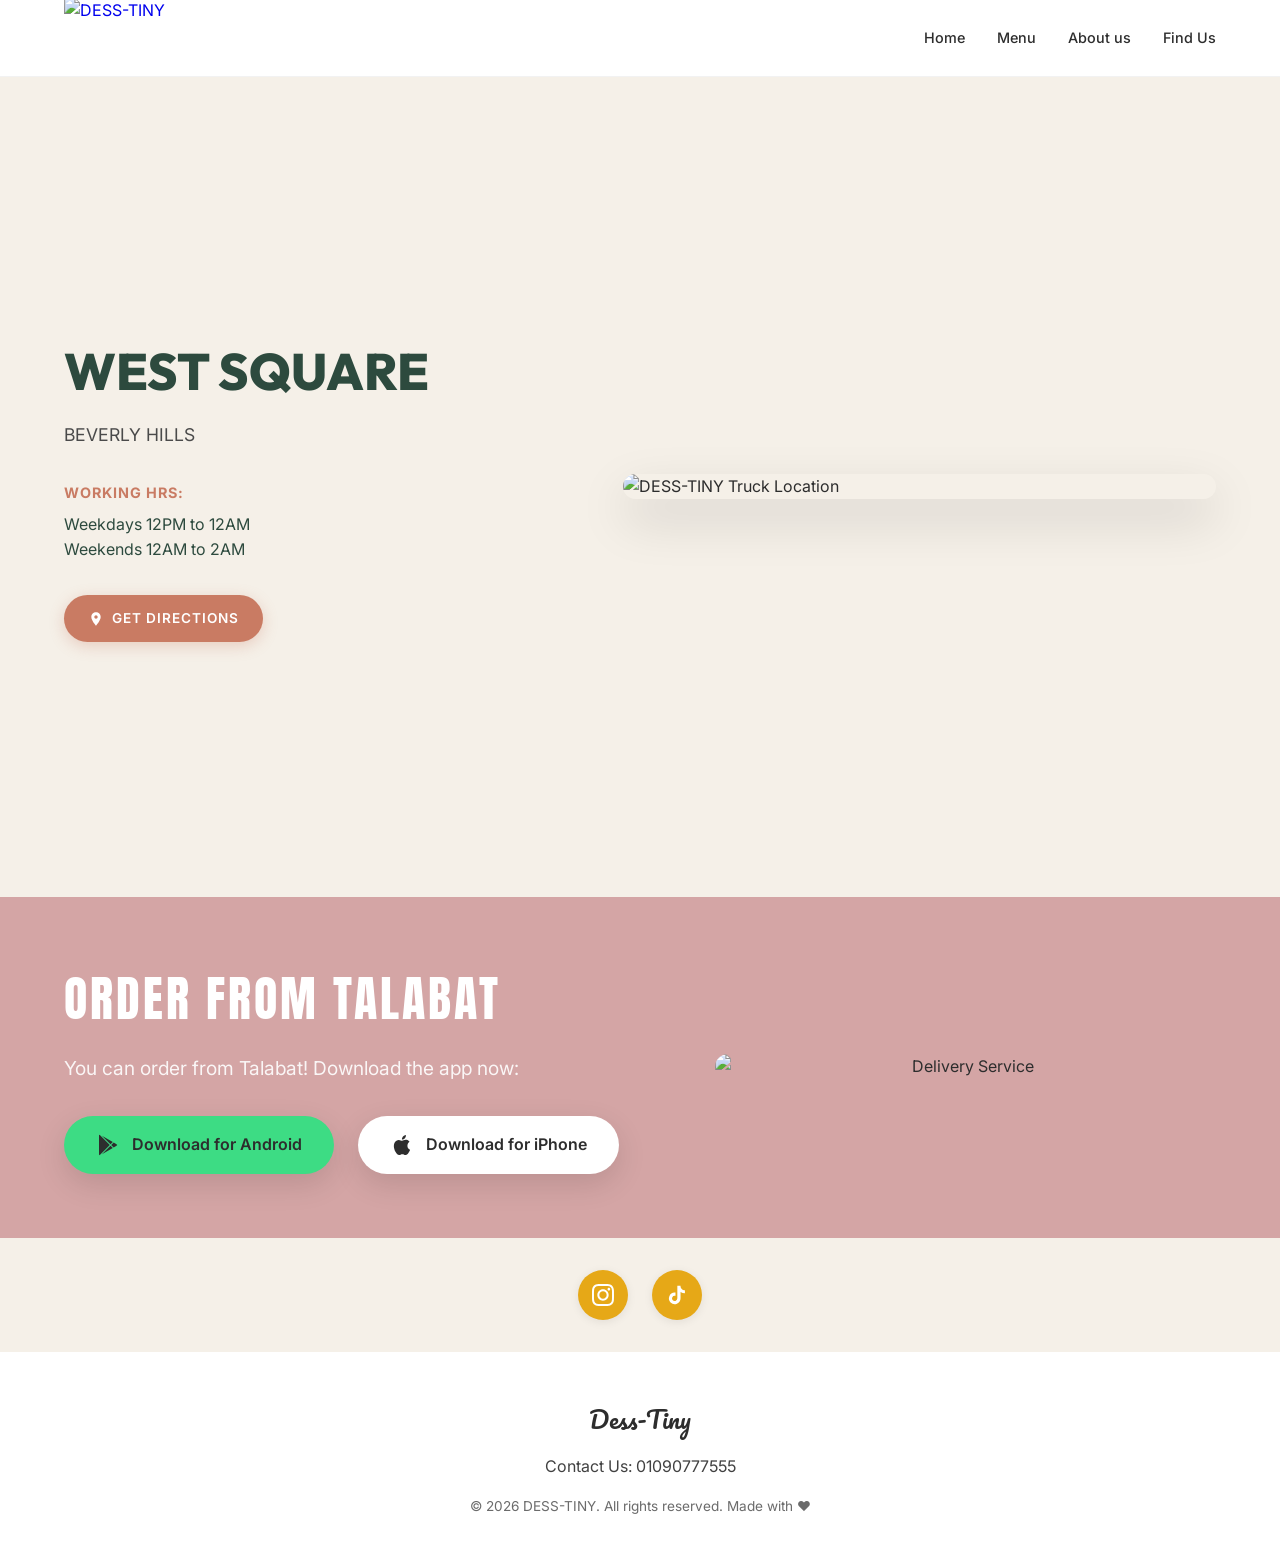
==== findus.html @ 2fc96063 "Add files via upload" ====
<!DOCTYPE html>
<html lang="en">

<head>
    <meta charset="UTF-8">
    <meta name="viewport" content="width=device-width, initial-scale=1.0">
    <meta name="description"
        content="Find DESS-TINY - Discover where our delicious dessert truck is located and visit us!">
    <title>Find Us | DESS-TINY</title>
    <link rel="stylesheet" href="styles.css">
    <link rel="preconnect" href="https://fonts.googleapis.com">
    <link rel="preconnect" href="https://fonts.gstatic.com" crossorigin>
    <link
        href="https://fonts.googleapis.com/css2?family=Anton&family=Inter:wght@300;400;500;600;700&family=Outfit:wght@400;500;600;700;800&family=Pacifico&display=swap"
        rel="stylesheet">
</head>

<body class="findus-page">
    <!-- Navigation -->
    <nav class="navbar">
        <a href="index.html" class="logo">
            <img src="assets/logo.png" alt="DESS-TINY" class="logo-img">
        </a>
        <ul class="nav-links">
            <li><a href="index.html">Home</a></li>
            <li><a href="menu.html">Menu</a></li>
            <li><a href="about.html">About us</a></li>
            <li><a href="findus.html" class="active">Find Us</a></li>
        </ul>
        <div class="hamburger">
            <span></span>
            <span></span>
            <span></span>
        </div>
    </nav>

    <!-- Find Us Section -->
    <section class="findus-section">
        <div class="findus-container">
            <div class="findus-content">
                <h2 class="findus-title"> WEST SQUARE </h2>
                <p class="findus-location"> BEVERLY HILLS</p>
                <div class="findus-hours">
                    <p class="hours-label">WORKING HRS:</p>
                    <p class="hours-time">Weekdays 12PM to 12AM</p>
                    <p class="hours-time">Weekends 12AM to 2AM</p>
                </div>
                <a href="https://maps.app.goo.gl/6RTz3Q3YMw8Th8seA?g_st=iw" target="_blank" class="directions-btn">
                    <svg viewBox="0 0 24 24" fill="currentColor" width="16" height="16">
                        <path
                            d="M12 2C8.13 2 5 5.13 5 9c0 5.25 7 13 7 13s7-7.75 7-13c0-3.87-3.13-7-7-7zm0 9.5c-1.38 0-2.5-1.12-2.5-2.5s1.12-2.5 2.5-2.5 2.5 1.12 2.5 2.5-1.12 2.5-2.5 2.5z" />
                    </svg>
                    GET DIRECTIONS
                </a>
            </div>
            <div class="findus-image">
                <img src="assets/truck-location.jpg" alt="DESS-TINY Truck Location">
            </div>
        </div>
    </section>

    <!-- Talabat Order Section -->
    <section class="talabat-section">
        <div class="talabat-container">
            <div class="talabat-content">
                <h2 class="talabat-title">ORDER FROM TALABAT</h2>
                <p class="talabat-text">You can order from Talabat! Download the app now:</p>
                <div class="talabat-buttons">
                    <a href="https://play.google.com/store/apps/details?id=com.talabat" target="_blank"
                        class="talabat-btn android">
                        <svg viewBox="0 0 24 24" fill="currentColor" width="24" height="24">
                            <path
                                d="M3.609 1.814L13.792 12 3.61 22.186a.996.996 0 0 1-.61-.92V2.734a1 1 0 0 1 .609-.92zm10.89 10.893l2.302 2.302-10.937 6.333 8.635-8.635zm3.199-3.198l2.807 1.626a1 1 0 0 1 0 1.73l-2.808 1.626L15.206 12l2.492-2.491zM5.864 2.658L16.8 8.99l-2.302 2.302-8.634-8.634z" />
                        </svg>
                        Download for Android
                    </a>
                    <a href="https://apps.apple.com/app/talabat/id416126231" target="_blank" class="talabat-btn ios">
                        <svg viewBox="0 0 24 24" fill="currentColor" width="24" height="24">
                            <path
                                d="M18.71 19.5c-.83 1.24-1.71 2.45-3.05 2.47-1.34.03-1.77-.79-3.29-.79-1.53 0-2 .77-3.27.82-1.31.05-2.3-1.32-3.14-2.53C4.25 17 2.94 12.45 4.7 9.39c.87-1.52 2.43-2.48 4.12-2.51 1.28-.02 2.5.87 3.29.87.78 0 2.26-1.07 3.81-.91.65.03 2.47.26 3.64 1.98-.09.06-2.17 1.28-2.15 3.81.03 3.02 2.65 4.03 2.68 4.04-.03.07-.42 1.44-1.38 2.83M13 3.5c.73-.83 1.94-1.46 2.94-1.5.13 1.17-.34 2.35-1.04 3.19-.69.85-1.83 1.51-2.95 1.42-.15-1.15.41-2.35 1.05-3.11z" />
                        </svg>
                        Download for iPhone
                    </a>
                </div>
            </div>
            <div class="talabat-logo-container">
                <img src="assets/delivery-bg.jpg" alt="Delivery Service" class="talabat-logo-large">
            </div>
        </div>
    </section>

    <!-- Social Links -->
    <div class="social-links">
        <a href="https://www.instagram.com/desstiny_truck?igsh=MXVsMDdobWtnMzFhbA%3D%3D&utm_source=qr" target="_blank"
            class="social-link">
            <svg viewBox="0 0 24 24" fill="currentColor">
                <path
                    d="M12 2.163c3.204 0 3.584.012 4.85.07 3.252.148 4.771 1.691 4.919 4.919.058 1.265.069 1.645.069 4.849 0 3.205-.012 3.584-.069 4.849-.149 3.225-1.664 4.771-4.919 4.919-1.266.058-1.644.07-4.85.07-3.204 0-3.584-.012-4.849-.07-3.26-.149-4.771-1.699-4.919-4.92-.058-1.265-.07-1.644-.07-4.849 0-3.204.013-3.583.07-4.849.149-3.227 1.664-4.771 4.919-4.919 1.266-.057 1.645-.069 4.849-.069zm0-2.163c-3.259 0-3.667.014-4.947.072-4.358.2-6.78 2.618-6.98 6.98-.059 1.281-.073 1.689-.073 4.948 0 3.259.014 3.668.072 4.948.2 4.358 2.618 6.78 6.98 6.98 1.281.058 1.689.072 4.948.072 3.259 0 3.668-.014 4.948-.072 4.354-.2 6.782-2.618 6.979-6.98.059-1.28.073-1.689.073-4.948 0-3.259-.014-3.667-.072-4.947-.196-4.354-2.617-6.78-6.979-6.98-1.281-.059-1.69-.073-4.949-.073zm0 5.838c-3.403 0-6.162 2.759-6.162 6.162s2.759 6.163 6.162 6.163 6.162-2.759 6.162-6.163c0-3.403-2.759-6.162-6.162-6.162zm0 10.162c-2.209 0-4-1.79-4-4 0-2.209 1.791-4 4-4s4 1.791 4 4c0 2.21-1.791 4-4 4zm6.406-11.845c-.796 0-1.441.645-1.441 1.44s.645 1.44 1.441 1.44c.795 0 1.439-.645 1.439-1.44s-.644-1.44-1.439-1.44z" />
            </svg>
        </a>
        <a href="https://www.tiktok.com/@desstiny_truck?_r=1&_t=ZS-93I4CGiEPt2" target="_blank" class="social-link">
            <svg viewBox="0 0 24 24" fill="currentColor">
                <path
                    d="M19.59 6.69a4.83 4.83 0 0 1-3.77-4.25V2h-3.45v13.67a2.89 2.89 0 0 1-5.2 1.74 2.89 2.89 0 0 1 2.31-4.64 2.93 2.93 0 0 1 .88.13V9.4a6.84 6.84 0 0 0-1-.05A6.33 6.33 0 0 0 5 20.1a6.34 6.34 0 0 0 10.86-4.43v-7a8.16 8.16 0 0 0 4.77 1.52v-3.4a4.85 4.85 0 0 1-1-.1z" />
            </svg>
        </a>
    </div>

    <!-- Footer -->
    <footer class="footer">
        <p class="footer-brand">Dess-Tiny</p>
        <p class="footer-phone">Contact Us: 01090777555</p>
        <p class="footer-text">© 2026 DESS-TINY. All rights reserved. Made with ❤️</p>
    </footer>

    <script src="script.js"></script>
</body>

</html>
---- styles.css ----
/* ===== CSS RESET & VARIABLES ===== */
*,
*::before,
*::after {
    margin: 0;
    padding: 0;
    box-sizing: border-box;
}

:root {
    /* Primary Colors - Orange/Golden theme */
    --primary: #F47920;
    --primary-dark: #E06810;
    --primary-light: #FF8C42;

    /* Accent Colors */
    --cream: #F5F0E8;
    --cream-dark: #EBE4D8;
    --gold-accent: #E6A817;
    --orange-accent: #FF8C42;

    /* Neutral Colors */
    --white: #FFFFFF;
    --off-white: #FFFAF5;
    --dark: #2D2D2D;
    --dark-light: #4A4A4A;
    --gray: #888888;

    /* Typography */
    --font-primary: 'Inter', sans-serif;
    --font-display: 'Outfit', sans-serif;
    --font-script: 'Pacifico', cursive;
    --font-anton: 'Anton', sans-serif;

    /* Shadows */
    --shadow-sm: 0 2px 10px rgba(0, 0, 0, 0.08);
    --shadow-md: 0 10px 30px rgba(0, 0, 0, 0.12);
    --shadow-lg: 0 20px 60px rgba(0, 0, 0, 0.15);

    /* Transitions */
    --transition-fast: 0.2s ease;
    --transition-normal: 0.3s ease;
    --transition-slow: 0.5s ease;
}

html {
    scroll-behavior: smooth;
}

body {
    font-family: var(--font-primary);
    background: var(--cream);
    color: var(--dark);
    overflow-x: hidden;
    line-height: 1.6;
}

/* ===== PROMO BANNER ===== */
.promo-banner {
    background: var(--primary);
    color: var(--white);
    text-align: center;
    padding: 0.6rem 1rem;
    font-size: 0.85rem;
    font-weight: 500;
    letter-spacing: 0.5px;
}

.promo-banner a {
    color: var(--gold-accent);
    text-decoration: underline;
    margin-left: 0.5rem;
}

/* ===== NAVIGATION ===== */
.navbar {
    position: sticky;
    top: 0;
    display: flex;
    justify-content: space-between;
    align-items: center;
    padding: 0.8rem 5%;
    background: var(--white);
    z-index: 1000;
    border-bottom: 1px solid rgba(0, 0, 0, 0.05);
}

.logo {
    display: flex;
    align-items: center;
    text-decoration: none;
}

.logo-img {
    height: 80px;
    width: auto;
    transition: var(--transition-normal);
    margin: -15px 0;
}

.logo:hover .logo-img {
    transform: scale(1.03);
}

.nav-links {
    display: flex;
    list-style: none;
    gap: 2rem;
    align-items: center;
}

.nav-links a {
    color: var(--dark);
    text-decoration: none;
    font-weight: 500;
    font-size: 0.9rem;
    position: relative;
    padding: 0.5rem 0;
    transition: var(--transition-normal);
}



.nav-links a:hover {
    color: var(--primary);
}

/* Cart Icon */
.cart-icon {
    width: 24px;
    height: 24px;
    display: flex;
    align-items: center;
    justify-content: center;
}

.cart-icon svg {
    width: 22px;
    height: 22px;
    stroke: var(--dark);
    fill: none;
    transition: var(--transition-normal);
}

.cart-icon:hover svg {
    stroke: var(--primary);
}

/* ===== HERO SECTION ===== */
.hero {
    background: linear-gradient(rgba(0, 0, 0, 0.5), rgba(0, 0, 0, 0.5)), url('assets/hero-bg-final.jpg');
    background-size: cover;
    background-position: center;
    padding: 3rem 5%;
    min-height: 100vh;
    display: flex;
    align-items: center;
    position: relative;
    margin-top: -80px;
    /* Pull up behind navbar if needed, or adjust nav transparency */
}

.hero-container {
    max-width: 1000px;
    margin: 0 auto;
    display: flex;
    /* Changed from grid to flex for centering */
    flex-direction: column;
    justify-content: center;
    align-items: center;
    text-align: center;
    padding-top: 80px;
    /* Compensate for navbar */
}

.hero-content {
    z-index: 2;
    display: flex;
    flex-direction: column;
    align-items: center;
}

.hero-badge {
    display: inline-flex;
    align-items: center;
    gap: 0.5rem;
    background: rgba(255, 255, 255, 0.2);
    backdrop-filter: blur(10px);
    padding: 0.5rem 1rem;
    border-radius: 50px;
    font-size: 0.8rem;
    font-weight: 500;
    color: var(--white);
    margin-bottom: 1.5rem;
    border: 1px solid rgba(255, 255, 255, 0.3);
}

.hero-badge svg {
    width: 16px;
    height: 16px;
}

.hero-title {
    font-family: var(--font-anton);
    font-size: clamp(3rem, 6vw, 5.5rem);
    /* Larger title for impact */
    font-weight: 400;
    color: var(--white);
    line-height: 1.1;
    margin-bottom: 1rem;
    text-transform: uppercase;
    letter-spacing: 2px;
    text-shadow: 0 4px 10px rgba(0, 0, 0, 0.3);
}

.hero-title .highlight {
    display: inline-block;
    position: relative;
    color: var(--gold-accent);
}

.hero-title .small-text {
    font-size: 0.4em;
    vertical-align: super;
    font-weight: 600;
}

.hero-tagline {
    font-family: var(--font-anton);
    font-size: 1.8rem;
    color: var(--white);
    margin-bottom: 2.5rem;
    text-transform: uppercase;
    letter-spacing: 3px;
    text-shadow: 0 2px 5px rgba(0, 0, 0, 0.3);
}

.hero-features {
    display: flex;
    gap: 1rem;
    flex-wrap: wrap;
    justify-content: center;
    margin-top: 2rem;
}

.hero-feature {
    display: flex;
    align-items: center;
    gap: 0.5rem;
    background: rgba(255, 255, 255, 0.15);
    backdrop-filter: blur(5px);
    padding: 0.8rem 1.5rem;
    border-radius: 50px;
    font-size: 0.9rem;
    color: var(--white);
    border: 1px solid rgba(255, 255, 255, 0.2);
    transition: transform 0.3s ease, background 0.3s ease;
}

.hero-feature:hover {
    background: rgba(255, 255, 255, 0.25);
    transform: translateY(-3px);
}

.hero-feature svg {
    width: 18px;
    height: 18px;
    color: var(--gold-accent);
    flex-shrink: 0;
}

/* Hide the old foreground image container */
.hero-images {
    display: none;
}





/* ===== SWEETNESS SECTION ===== */
.sweetness-section {
    background: var(--cream);
    padding: 4rem 5%;
}

.sweetness-container {
    max-width: 1400px;
    margin: 0 auto;
    display: grid;
    grid-template-columns: 1fr 1fr;
    gap: 2rem;
    align-items: center;
}

.sweetness-image-wrapper {
    display: flex;
    align-items: center;
    justify-content: center;
}

.sweetness-image {
    width: 100%;
    height: auto;
    border-radius: 15px;
    box-shadow: var(--shadow-lg);
    display: block;
    object-fit: cover;
}

.sweetness-content {
    padding: 2rem;
}

.section-title {
    font-family: var(--font-display);
    font-size: clamp(2rem, 4vw, 3rem);
    color: var(--primary);
    line-height: 1.2;
    margin-bottom: 1.5rem;
    text-transform: uppercase;
    font-weight: 800;
}

.section-title .highlight {
    color: var(--gold-accent);
}

.cta-btn {
    display: inline-flex;
    align-items: center;
    gap: 0.5rem;
    padding: 1rem 2rem;
    border: none;
    border-radius: 50px;
    font-family: var(--font-primary);
    font-weight: 600;
    font-size: 0.9rem;
    cursor: pointer;
    transition: var(--transition-normal);
    text-decoration: none;
}

.cta-btn.primary {
    background: var(--primary);
    color: var(--white);
}

.cta-btn.primary:hover {
    background: var(--primary-dark);
    transform: translateY(-2px);
    box-shadow: var(--shadow-md);
}

.cta-btn.outline {
    background: transparent;
    color: var(--primary);
    border: 2px solid var(--primary);
}

.cta-btn.outline:hover {
    background: var(--primary);
    color: var(--white);
}

/* ===== FEATURES SECTION ===== */
.features-section {
    background: var(--white);
    padding: 4rem 5%;
    border-top: 1px solid rgba(0, 0, 0, 0.05);
}

.features-container {
    max-width: 1200px;
    margin: 0 auto;
}

.features-grid {
    display: grid;
    grid-template-columns: repeat(4, 1fr);
    gap: 2rem;
    margin-bottom: 3rem;
}

.feature-item {
    text-align: center;
    padding: 1.5rem;
}

.feature-icon {
    width: 50px;
    height: 50px;
    margin: 0 auto 1rem;
    display: flex;
    align-items: center;
    justify-content: center;
}

.feature-icon svg {
    width: 40px;
    height: 40px;
    color: var(--primary);
}

.feature-title {
    font-weight: 700;
    font-size: 0.9rem;
    color: var(--dark);
    margin-bottom: 0.5rem;
}

.feature-text {
    font-size: 0.8rem;
    color: var(--gray);
    line-height: 1.5;
}

.features-cta {
    text-align: center;
    padding-top: 2rem;
    border-top: 1px dashed rgba(0, 0, 0, 0.1);
}

.features-cta a {
    color: var(--primary);
    text-decoration: none;
    font-weight: 600;
    display: inline-flex;
    align-items: center;
    gap: 0.5rem;
}

.features-cta a:hover {
    text-decoration: underline;
}

/* ===== TURNING DOUGH SECTION ===== */
.tagline-section {
    background: #E6A817;
    padding: 3rem 5%;
    text-align: center;
}

.tagline-title {
    font-family: var(--font-display);
    font-size: clamp(1.5rem, 3vw, 2.5rem);
    color: var(--white);
    text-transform: uppercase;
    font-weight: 800;
}

/* ===== CTA SECTION ===== */
.cta-section {
    background: var(--primary);
    padding: 4rem 5%;
    position: relative;
    overflow: hidden;
}

.cta-container {
    max-width: 1200px;
    margin: 0 auto;
    display: grid;
    grid-template-columns: 1fr 1fr;
    gap: 3rem;
    align-items: center;
}

.cta-content {
    color: var(--white);
}

.cta-brand {
    font-family: var(--font-script);
    font-size: 1.2rem;
    opacity: 0.8;
    margin-bottom: 0.5rem;
}

.cta-title {
    font-family: var(--font-display);
    font-size: clamp(2rem, 4vw, 3rem);
    font-weight: 800;
    text-transform: uppercase;
    line-height: 1.2;
    margin-bottom: 2rem;
}

.cta-title .crossed {
    position: relative;
    opacity: 0.5;
}

.cta-love {
    display: inline-flex;
    align-items: center;
    gap: 0.5rem;
    background: var(--white);
    color: var(--primary);
    padding: 0.5rem 1rem;
    border-radius: 50px;
    font-size: 0.8rem;
    font-weight: 600;
}

.cta-love svg {
    width: 16px;
    height: 16px;
    fill: #E8505B;
}

.cta-image-wrapper {
    position: relative;
}

.cta-image {
    width: 100%;
    max-width: 500px;
    border-radius: 20px;
    box-shadow: var(--shadow-lg);
}

.cta-button-wrapper {
    text-align: center;
    margin-top: 2rem;
}

.cta-btn.white {
    background: var(--white);
    color: var(--primary);
}

.cta-btn.white:hover {
    background: var(--cream);
    transform: translateY(-2px);
}

/* ===== SOCIAL LINKS ===== */
.social-links {
    display: flex;
    justify-content: center;
    gap: 1.5rem;
    padding: 2rem 0;
    background: var(--cream);
}

.social-link {
    width: 50px;
    height: 50px;
    display: flex;
    align-items: center;
    justify-content: center;
    background: var(--gold-accent);
    border-radius: 50%;
    color: var(--white);
    transition: var(--transition-normal);
    box-shadow: var(--shadow-sm);
}

.social-link svg {
    width: 22px;
    height: 22px;
}

.social-link:hover {
    background: var(--primary);
}

/* ===== FOOTER ===== */
.footer {
    background: var(--white);
    color: var(--dark);
    padding: 3rem 5%;
    text-align: center;
}

.footer-brand {
    font-family: var(--font-script);
    font-size: 1.5rem;
    margin-bottom: 1rem;
}

.footer-phone {
    font-family: var(--font-primary);
    font-size: 1rem;
    font-weight: 400;
    margin-bottom: 1rem;
    color: var(#191717b0);
    opacity: 0.9;
}

.footer-text {
    font-size: 0.85rem;
    opacity: 0.7;
}

/* ===== HAMBURGER MENU ===== */
.hamburger {
    display: none;
    flex-direction: column;
    gap: 5px;
    cursor: pointer;
    z-index: 1001;
}

.hamburger span {
    width: 25px;
    height: 3px;
    background: var(--dark);
    border-radius: 3px;
    transition: var(--transition-normal);
}

/* ===== MENU PAGE ===== */
.menu-page {
    background: var(--cream);
}

.simple-menu {
    padding-top: 20px;
    display: flex;
    flex-direction: column;
    align-items: center;
    background: var(--cream);
}

.simple-menu img {
    width: 100%;
    max-width: 1200px;
    height: auto;
    display: block;
}



/* ===== RESPONSIVE DESIGN ===== */
@media (max-width: 1024px) {

    .hero-container,
    .sweetness-container,
    .cta-container {
        grid-template-columns: 1fr;
        gap: 2rem;
    }

    .hero-images {
        height: 400px;
        order: -1;
    }

    .features-grid {
        grid-template-columns: repeat(2, 1fr);
    }

    .nav-links {
        display: none;
        position: fixed;
        top: 0;
        left: 0;
        right: 0;
        background: var(--white);
        padding: 80px 0 0 0;
        z-index: 999;
        max-height: 100vh;
        overflow-y: auto;
    }

    .nav-links.active {
        display: flex;
        flex-direction: column;
        justify-content: flex-start;
        padding-top: 80px;
    }

    .nav-links li {
        list-style: none;
        width: 100%;
    }

    .nav-links a {
        display: block;
        font-family: var(--font-display);
        font-size: 0.9rem;
        font-weight: 600;
        padding: 20px 40px;
        background: transparent;
        border-radius: 0;
        border-bottom: 1px solid rgba(0, 0, 0, 0.1);
        color: var(--dark);
        text-decoration: none;
        transition: var(--transition-normal);
        text-align: left;
        text-transform: uppercase;
        letter-spacing: 1px;
    }

    .nav-links a:hover,
    .nav-links a.active {
        background: transparent;
        color: var(--primary);
        border-left: 3px solid var(--primary);
        padding-left: 37px;
    }

    .hamburger {
        display: flex;
    }

    .hamburger.active span:nth-child(1) {
        transform: rotate(45deg) translate(5px, 5px);
    }

    .hamburger.active span:nth-child(2) {
        opacity: 0;
    }

    .hamburger.active span:nth-child(3) {
        transform: rotate(-45deg) translate(7px, -6px);
    }

    .social-links {
        display: none;
    }
}

@media (max-width: 768px) {
    .hero {
        padding: 2rem 5%;
        min-height: auto;
    }

    .hero-images {
        height: auto;
    }

    .hero-img-main {
        max-width: 100%;
        max-height: 400px;
    }

    .floating-badge {
        display: none;
    }

    .features-grid {
        grid-template-columns: 1fr;
    }

    .testimonial-card {
        padding: 1.5rem;
    }

    .cta-section {
        padding: 3rem 5%;
    }
}

@media (max-width: 480px) {
    .hero-title {
        font-size: 2.5rem;
    }

    .hero-images {
        height: auto;
    }

    .hero-img-main {
        max-height: 300px;
    }

    .section-title {
        font-size: 1.8rem;
    }

    .cta-btn {
        padding: 0.8rem 1.5rem;
        font-size: 0.85rem;
    }

    .promo-banner {
        font-size: 0.75rem;
        padding: 0.5rem;
    }
}



/* ===== ABOUT PAGE CLEAN ===== */
.about-page-clean {
    background: var(--cream);
}

/* ===== ABOUT PAGE ALTERNATING LAYOUT ===== */
.about-section-alt {
    padding: 4rem 5%;
    background: var(--cream);
}

.about-section-alt:nth-child(even) {
    background: var(--white);
}

.about-alt-container {
    max-width: 1200px;
    margin: 0 auto;
    display: grid;
    grid-template-columns: 1fr 1fr;
    gap: 4rem;
    align-items: center;
}

/* Reverse layout for .reverse class */
.about-section-alt.reverse .about-alt-container {
    direction: rtl;
}

.about-section-alt.reverse .about-alt-content,
.about-section-alt.reverse .about-alt-image {
    direction: ltr;
}

.about-alt-content {
    padding: 2rem 0;
}

.about-alt-title {
    font-family: var(--font-anton);
    font-size: clamp(2.5rem, 4vw, 3.5rem);
    font-weight: 400;
    color: var(--primary);
    text-transform: uppercase;
    letter-spacing: 3px;
    margin-bottom: 1.5rem;
    position: relative;
}

.about-alt-title::after {
    content: '';
    display: block;
    width: 60px;
    height: 3px;
    background: var(--gold-accent);
    margin-top: 1rem;
}

.about-alt-text {
    font-family: var(--font-primary);
    font-size: 1.05rem;
    line-height: 1.9;
    color: var(--dark-light);
}

.about-alt-image {
    display: flex;
    justify-content: center;
    align-items: center;
}

.about-alt-image img {
    width: 100%;
    max-width: 500px;
    height: auto;
    border-radius: 20px;
    box-shadow: 0 10px 30px rgba(244, 121, 32, 0.1);
    object-fit: cover;
}

/* Vision Section - Pink Styling for titles only */
.about-section-alt:nth-child(4) .about-alt-title {
    color: #E8A4AE;
}

.about-section-alt:nth-child(4) .about-alt-title::after {
    background: #E8A4AE;
}

/* Responsive for alternating layout */
@media (max-width: 900px) {
    .about-alt-container {
        grid-template-columns: 1fr;
        gap: 2rem;
        text-align: center;
    }

    .about-section-alt.reverse .about-alt-container {
        direction: ltr;
    }

    .about-alt-title::after {
        margin: 1rem auto 0;
    }

    .about-alt-image {
        order: -1;
    }

    .about-alt-image img {
        max-width: 350px;
    }
}

/* ===== FEATURED IMAGES ===== */
.about-feature-img {
    display: block;
    width: 100%;
    max-width: 400px;
    height: auto;
    margin: 3rem auto 0;
    border-radius: 20px;
    box-shadow: 0 15px 40px rgba(139, 21, 56, 0.15);
}

/* Ensure container allows content to be readable */
.about-page-clean {
    position: relative;
    min-height: 100vh;
}

/* ===== FIND US PAGE ===== */
.findus-page {
    background: var(--cream);
}

.findus-section {
    min-height: calc(100vh - 80px);
    display: flex;
    align-items: center;
    padding: 4rem 5%;
    background: var(--cream);
}

.findus-container {
    max-width: 1400px;
    margin: 0 auto;
    display: grid;
    grid-template-columns: 1fr 1.2fr;
    gap: 4rem;
    align-items: center;
    width: 100%;
}

.findus-content {
    padding: 2rem 0;
}

.findus-title {
    font-family: var(--font-display);
    font-size: clamp(2.5rem, 4vw, 3.5rem);
    font-weight: 800;
    color: #2D4A3E;
    margin-bottom: 0.5rem;
    text-transform: none;
}

.findus-location {
    font-family: var(--font-primary);
    font-size: 1.1rem;
    color: var(--dark-light);
    margin-bottom: 2rem;
}

.findus-hours {
    margin-bottom: 2rem;
}

.hours-label {
    font-family: var(--font-primary);
    font-size: 0.9rem;
    font-weight: 700;
    color: #C97B63;
    text-transform: uppercase;
    letter-spacing: 1px;
    margin-bottom: 0.5rem;
}

.hours-time {
    font-family: var(--font-primary);
    font-size: 1rem;
    color: #2D4A3E;
    line-height: 1.6;
}

.directions-btn {
    display: inline-flex;
    align-items: center;
    gap: 0.5rem;
    padding: 0.8rem 1.5rem;
    background: #C97B63;
    color: var(--white);
    text-decoration: none;
    border-radius: 50px;
    font-family: var(--font-primary);
    font-weight: 600;
    font-size: 0.85rem;
    text-transform: uppercase;
    letter-spacing: 1px;
    transition: var(--transition-normal);
    box-shadow: 0 4px 15px rgba(201, 123, 99, 0.3);
}

.directions-btn svg {
    width: 16px;
    height: 16px;
}

.directions-btn:hover {
    background: #B86A53;
    transform: translateY(-2px);
    box-shadow: 0 6px 20px rgba(201, 123, 99, 0.4);
}

.findus-image {
    display: flex;
    justify-content: center;
    align-items: center;
}

.findus-image img {
    width: 100%;
    max-width: 650px;
    height: auto;
    border-radius: 15px;
    box-shadow: 0 20px 50px rgba(0, 0, 0, 0.15);
    object-fit: cover;
}

/* Responsive for Find Us page */
@media (max-width: 1024px) {
    .findus-container {
        grid-template-columns: 1fr;
        gap: 2rem;
        text-align: center;
    }

    .findus-image {
        order: -1;
    }

    .findus-image img {
        max-width: 500px;
    }

    .findus-content {
        display: flex;
        flex-direction: column;
        align-items: center;
    }
}

@media (max-width: 768px) {
    .findus-section {
        padding: 2rem 5%;
        min-height: auto;
    }

    .findus-container {
        gap: 1.5rem;
    }

    .findus-image img {
        max-width: 100%;
        width: 100%;
    }

    .findus-title {
        font-size: 2.5rem;
        letter-spacing: 2px;
        margin-bottom: 0.5rem;
    }

    .findus-location {
        font-size: 1.3rem;
        margin-bottom: 1.5rem;
    }

    .findus-hours {
        margin-bottom: 1.5rem;
        padding: 1rem;
    }

    .hours-label {
        font-size: 0.85rem;
    }

    .hours-time {
        font-size: 1rem;
    }

    .directions-btn {
        padding: 0.8rem 1.5rem;
        font-size: 0.85rem;
    }
}

/* ===== TALABAT ORDER SECTION ===== */
.talabat-section {
    background: var(--primary);
    padding: 4rem 5%;
    text-align: center;
}

.talabat-container {
    max-width: 800px;
    margin: 0 auto;
}

/* ===== TALABAT SECTION ===== */
.talabat-section {
    background: #D4A5A5;
    padding: 4rem 5%;
}

.talabat-container {
    max-width: 1200px;
    margin: 0 auto;
    display: grid;
    grid-template-columns: 1.2fr 1fr;
    gap: 3rem;
    align-items: center;
}

.talabat-content {
    text-align: left;
}

.talabat-logo-container {
    display: flex;
    justify-content: center;
    align-items: center;
}

.talabat-logo-large {
    width: 100%;
    max-width: 500px;
    height: auto;
    border-radius: 15px;
}

.talabat-title {
    font-family: var(--font-anton);
    font-size: clamp(2rem, 4vw, 3rem);
    font-weight: 400;
    color: var(--white);
    text-transform: uppercase;
    letter-spacing: 3px;
    margin-bottom: 1rem;
}

.talabat-logo {
    height: 50px;
    width: auto;
}

.talabat-text {
    font-size: 1.2rem;
    color: var(--white);
    opacity: 0.9;
    margin-bottom: 2rem;
}

.talabat-buttons {
    display: flex;
    justify-content: flex-start;
    gap: 1.5rem;
    flex-wrap: wrap;
}

.talabat-btn {
    display: inline-flex;
    align-items: center;
    gap: 0.75rem;
    padding: 1rem 2rem;
    border-radius: 50px;
    font-family: var(--font-primary);
    font-weight: 600;
    font-size: 1rem;
    text-decoration: none;
    transition: var(--transition-normal);
    box-shadow: var(--shadow-md);
}

.talabat-btn svg {
    width: 24px;
    height: 24px;
    flex-shrink: 0;
}

.talabat-btn.android {
    background: #3DDC84;
    color: var(--dark);
}

.talabat-btn.android:hover {
    background: #32c976;
    transform: translateY(-3px);
    box-shadow: var(--shadow-lg);
}

.talabat-btn.ios {
    background: var(--white);
    color: var(--dark);
}

.talabat-btn.ios:hover {
    background: var(--cream);
    transform: translateY(-3px);
    box-shadow: var(--shadow-lg);
}

@media (max-width: 768px) {
    .talabat-section {
        padding: 3rem 5%;
    }

    .talabat-container {
        grid-template-columns: 1fr;
        gap: 2rem;
    }

    .talabat-content {
        text-align: center;
    }

    .talabat-buttons {
        justify-content: center;
    }

    .talabat-logo-large {
        max-width: 350px;
    }
}

@media (max-width: 480px) {
    .talabat-buttons {
        flex-direction: column;
        align-items: center;
    }

    .talabat-btn {
        width: 100%;
        max-width: 280px;
        justify-content: center;
    }
}
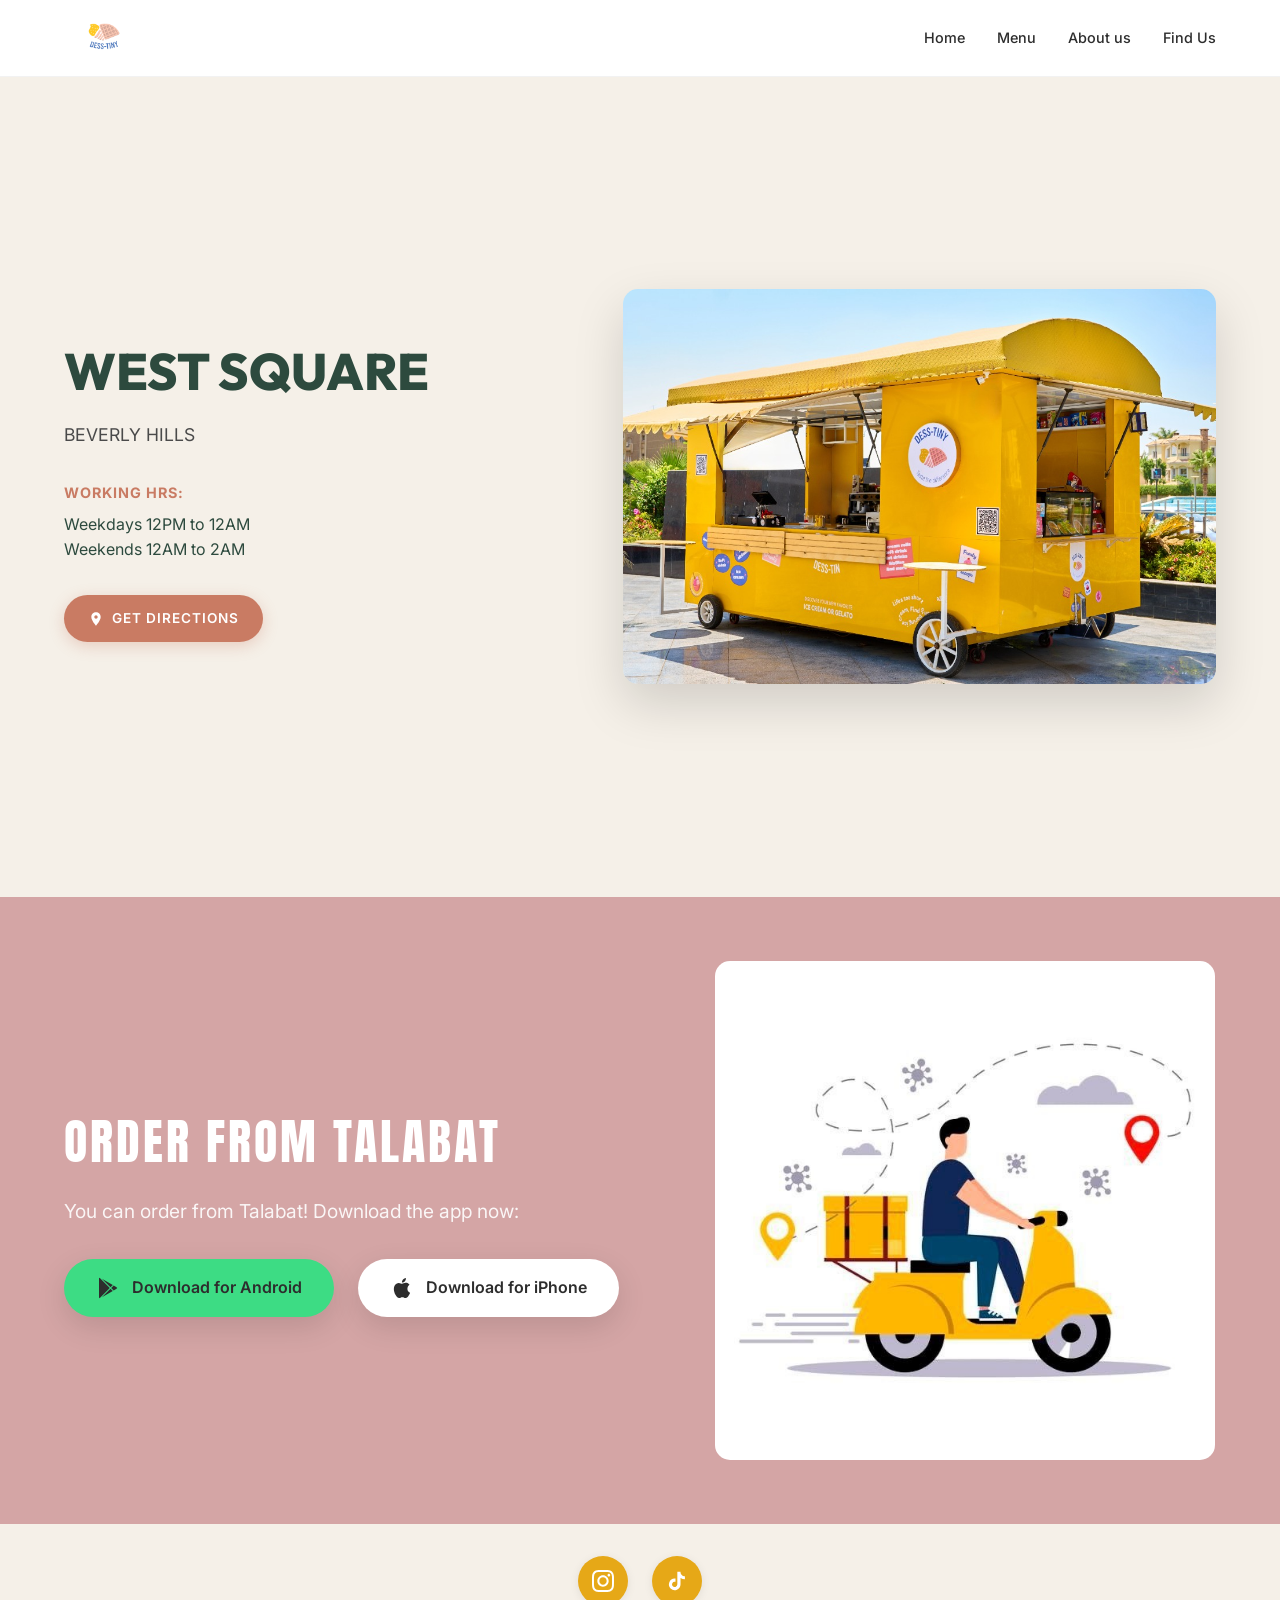
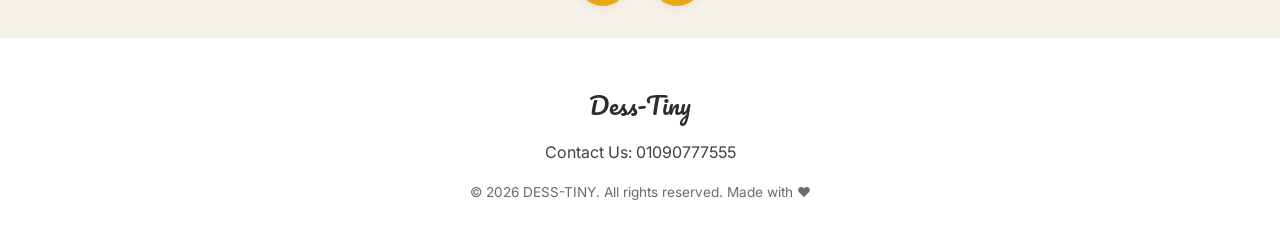
==== commit b0adbc8e: "Add files via upload" ====
--- a/findus.html
+++ b/findus.html
@@ -32,6 +32,7 @@
             <span></span>
             <span></span>
         </div>
+
     </nav>
 
     <!-- Find Us Section -->
--- a/styles.css
+++ b/styles.css
@@ -55,22 +55,7 @@
     line-height: 1.6;
 }
 
-/* ===== PROMO BANNER ===== */
-.promo-banner {
-    background: var(--primary);
-    color: var(--white);
-    text-align: center;
-    padding: 0.6rem 1rem;
-    font-size: 0.85rem;
-    font-weight: 500;
-    letter-spacing: 0.5px;
-}
-
-.promo-banner a {
-    color: var(--gold-accent);
-    text-decoration: underline;
-    margin-left: 0.5rem;
-}
+
 
 /* ===== NAVIGATION ===== */
 .navbar {
@@ -125,26 +110,7 @@
     color: var(--primary);
 }
 
-/* Cart Icon */
-.cart-icon {
-    width: 24px;
-    height: 24px;
-    display: flex;
-    align-items: center;
-    justify-content: center;
-}
-
-.cart-icon svg {
-    width: 22px;
-    height: 22px;
-    stroke: var(--dark);
-    fill: none;
-    transition: var(--transition-normal);
-}
-
-.cart-icon:hover svg {
-    stroke: var(--primary);
-}
+
 
 /* ===== HERO SECTION ===== */
 .hero {
@@ -269,10 +235,7 @@
     flex-shrink: 0;
 }
 
-/* Hide the old foreground image container */
-.hero-images {
-    display: none;
-}
+
 
 
 
@@ -643,10 +606,7 @@
         gap: 2rem;
     }
 
-    .hero-images {
-        height: 400px;
-        order: -1;
-    }
+
 
     .features-grid {
         grid-template-columns: repeat(2, 1fr);
@@ -717,10 +677,6 @@
     .hamburger.active span:nth-child(3) {
         transform: rotate(-45deg) translate(7px, -6px);
     }
-
-    .social-links {
-        display: none;
-    }
 }
 
 @media (max-width: 768px) {
@@ -729,26 +685,17 @@
         min-height: auto;
     }
 
-    .hero-images {
-        height: auto;
-    }
-
-    .hero-img-main {
-        max-width: 100%;
-        max-height: 400px;
-    }
-
-    .floating-badge {
-        display: none;
-    }
+
+
+
+
+
 
     .features-grid {
         grid-template-columns: 1fr;
     }
 
-    .testimonial-card {
-        padding: 1.5rem;
-    }
+
 
     .cta-section {
         padding: 3rem 5%;
@@ -760,13 +707,9 @@
         font-size: 2.5rem;
     }
 
-    .hero-images {
-        height: auto;
-    }
-
-    .hero-img-main {
-        max-height: 300px;
-    }
+
+
+
 
     .section-title {
         font-size: 1.8rem;
@@ -777,10 +720,7 @@
         font-size: 0.85rem;
     }
 
-    .promo-banner {
-        font-size: 0.75rem;
-        padding: 0.5rem;
-    }
+
 }
 
 
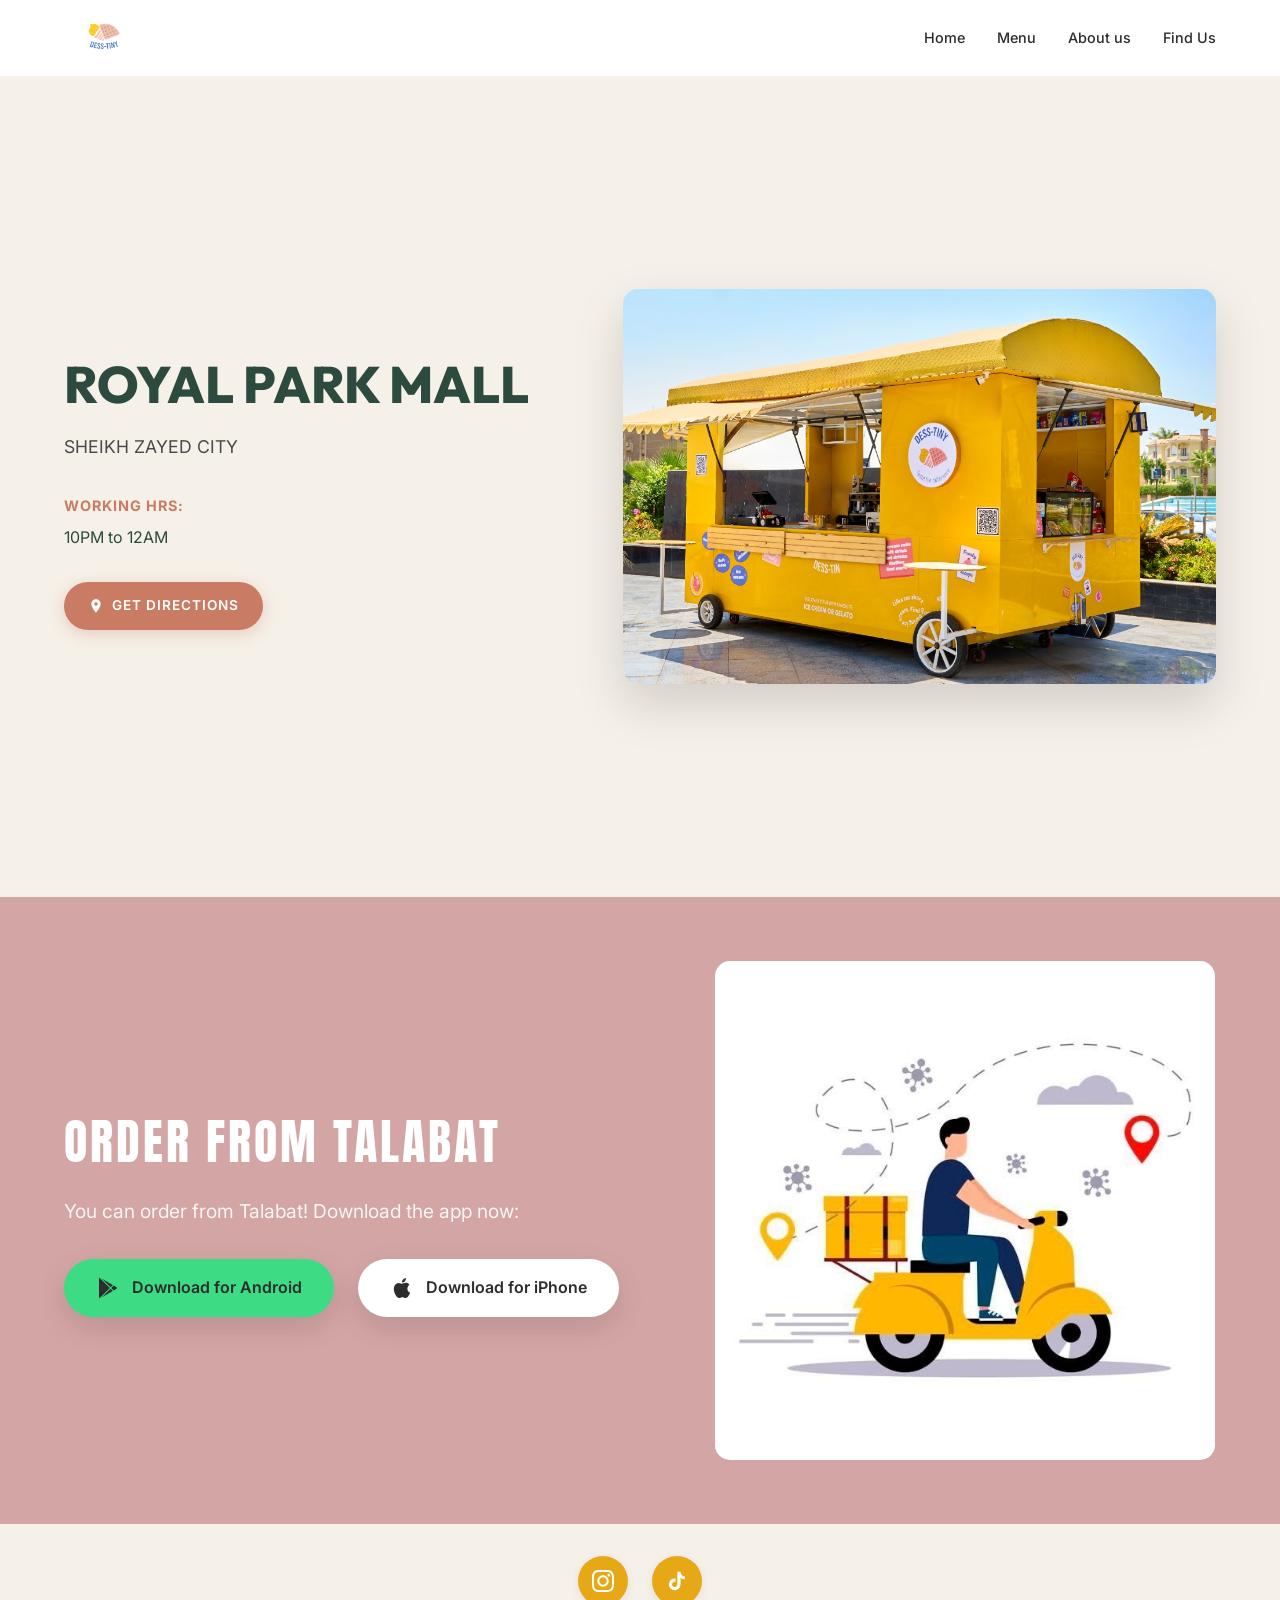
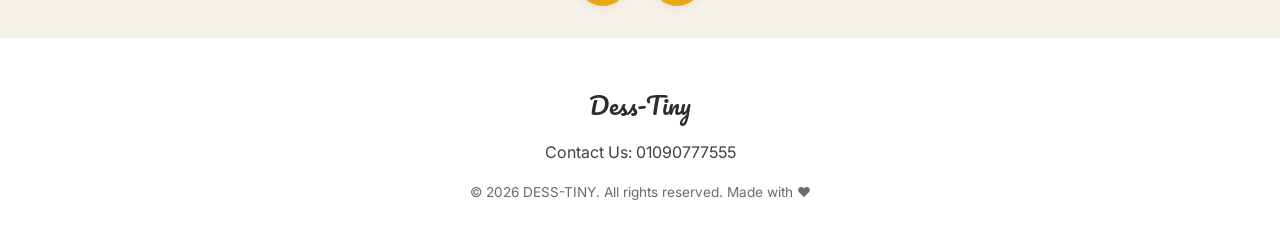
==== commit 537e6531: "Add files via upload" ====
--- a/findus.html
+++ b/findus.html
@@ -39,14 +39,13 @@
     <section class="findus-section">
         <div class="findus-container">
             <div class="findus-content">
-                <h2 class="findus-title"> WEST SQUARE </h2>
-                <p class="findus-location"> BEVERLY HILLS</p>
+                <h2 class="findus-title"> ROYAL PARK MALL </h2>
+                <p class="findus-location"> SHEIKH ZAYED CITY</p>
                 <div class="findus-hours">
                     <p class="hours-label">WORKING HRS:</p>
-                    <p class="hours-time">Weekdays 12PM to 12AM</p>
-                    <p class="hours-time">Weekends 12AM to 2AM</p>
+                    <p class="hours-time">10PM to 12AM</p>
                 </div>
-                <a href="https://maps.app.goo.gl/6RTz3Q3YMw8Th8seA?g_st=iw" target="_blank" class="directions-btn">
+                <a href="https://maps.app.goo.gl/aa2oXgK5TbmsKJXs6?g_st=iw" target="_blank" class="directions-btn">
                     <svg viewBox="0 0 24 24" fill="currentColor" width="16" height="16">
                         <path
                             d="M12 2C8.13 2 5 5.13 5 9c0 5.25 7 13 7 13s7-7.75 7-13c0-3.87-3.13-7-7-7zm0 9.5c-1.38 0-2.5-1.12-2.5-2.5s1.12-2.5 2.5-2.5 2.5 1.12 2.5 2.5-1.12 2.5-2.5 2.5z" />
